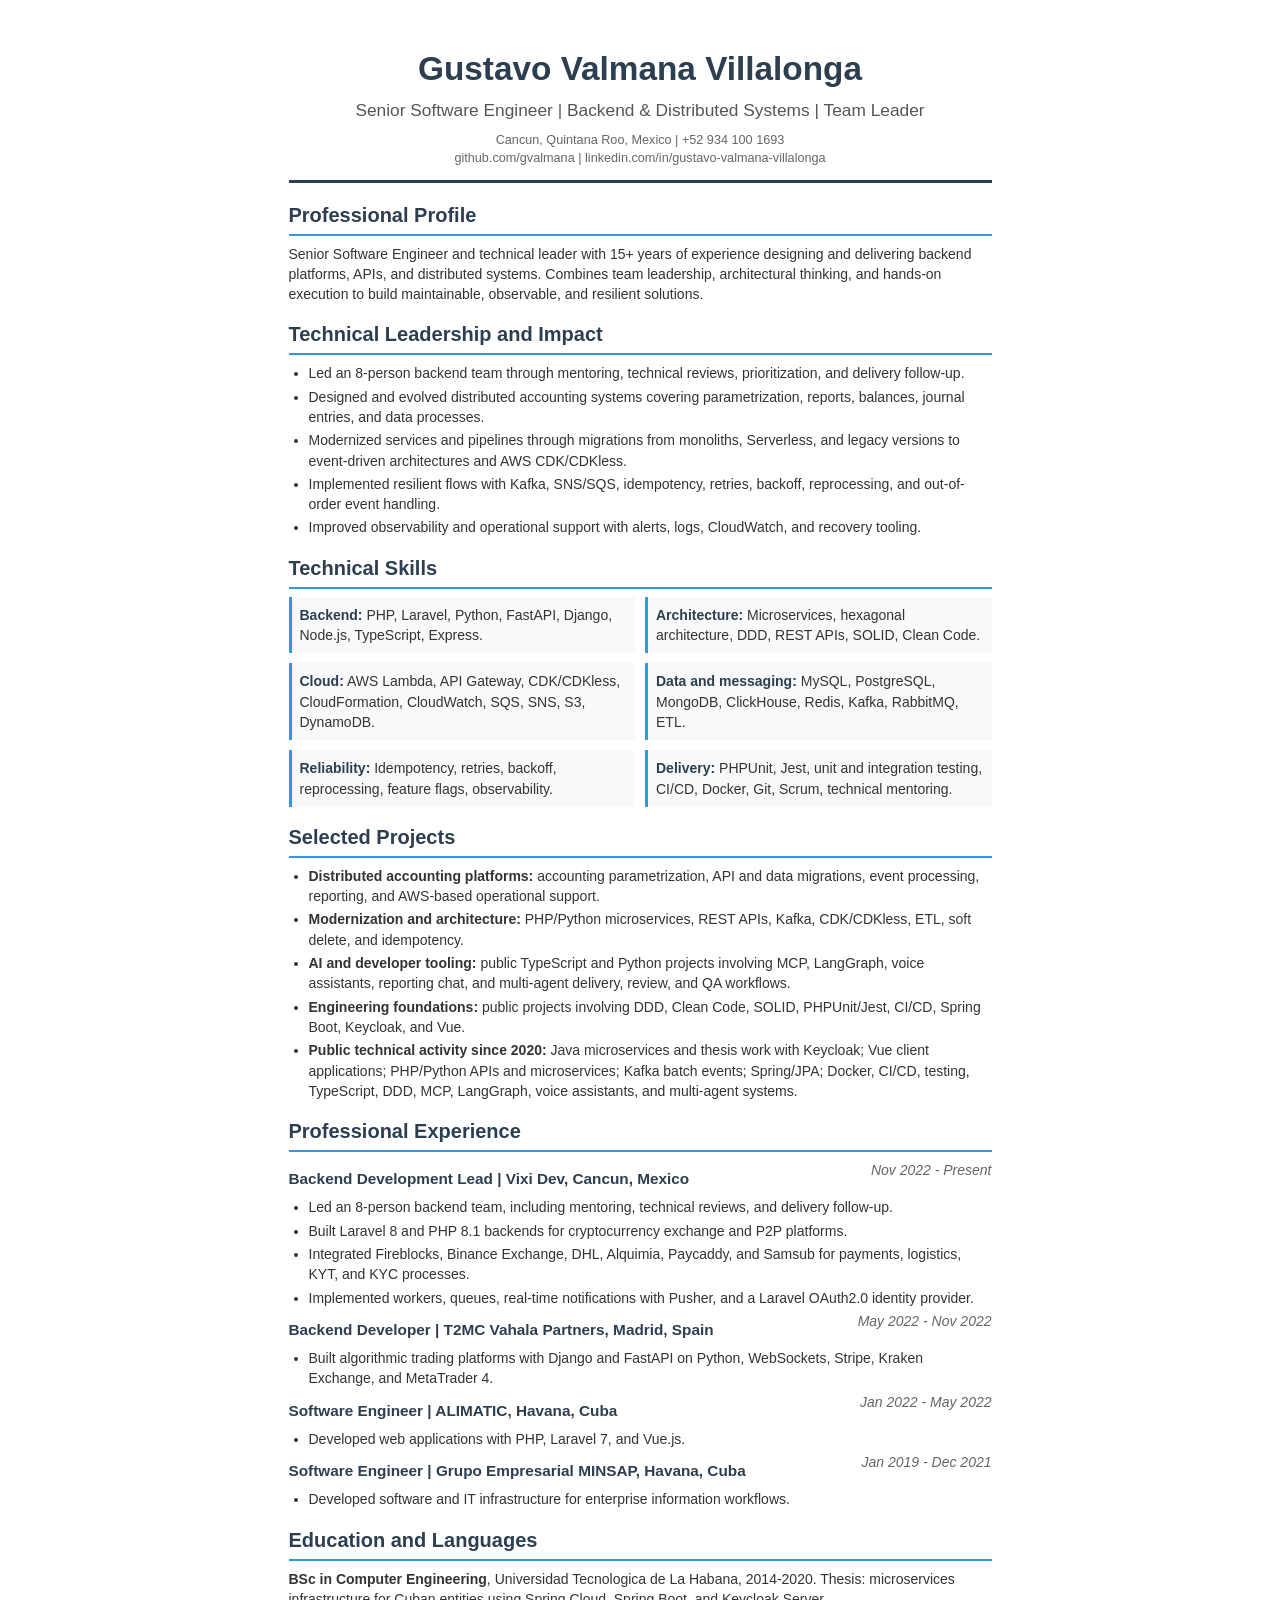
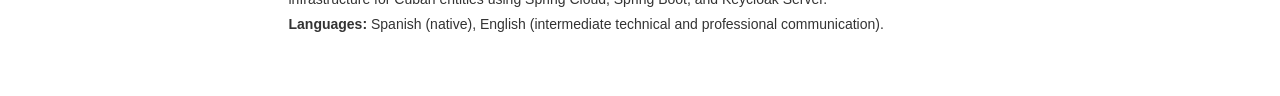
==== cv-pdf-en.html @ 013606d1 "feat: refresh CV for senior technical leadership roles" ====
<!DOCTYPE html>
<html lang="en">
  <head>
    <meta charset="UTF-8" />
    <meta name="viewport" content="width=device-width, initial-scale=1.0" />
    <title>Gustavo Valmana Villalonga - Senior Software Engineer</title>
    <style>
      * { box-sizing: border-box; }
      body { margin: 0; font-family: "Segoe UI", Arial, sans-serif; color: #333; font-size: 10.5pt; line-height: 1.45; }
      .container { max-width: 210mm; margin: 0 auto; padding: 12mm; }
      .header { text-align: center; border-bottom: 3px solid #2c3e50; padding-bottom: 12px; margin-bottom: 18px; }
      h1 { color: #2c3e50; font-size: 25pt; margin: 0 0 4px; }
      .subtitle { color: #555; font-size: 13pt; margin: 0 0 8px; }
      .contact { color: #666; font-size: 9.5pt; }
      .section { margin-bottom: 16px; page-break-inside: avoid; }
      h2 { color: #2c3e50; font-size: 15pt; border-bottom: 2px solid #3498db; padding-bottom: 4px; margin: 0 0 8px; }
      h3 { color: #2c3e50; font-size: 11.5pt; margin: 8px 0 2px; }
      p { margin: 5px 0; }
      ul { margin: 5px 0 0 20px; padding: 0; }
      li { margin-bottom: 3px; }
      .grid { display: grid; grid-template-columns: repeat(2, 1fr); gap: 10px; }
      .card { background: #f8f9fa; border-left: 3px solid #3498db; padding: 8px; page-break-inside: avoid; }
      .card strong { color: #2c3e50; }
      .role { display: flex; justify-content: space-between; gap: 12px; }
      .date { color: #666; font-style: italic; white-space: nowrap; }
      @page { size: A4; margin: 8mm; }
      @media print { .container { padding: 4mm; } }
    </style>
  </head>
  <body>
    <div class="container">
      <header class="header">
        <h1>Gustavo Valmana Villalonga</h1>
        <p class="subtitle">Senior Software Engineer | Backend &amp; Distributed Systems | Team Leader</p>
        <div class="contact">Cancun, Quintana Roo, Mexico | +52 934 100 1693</div>
        <div class="contact">github.com/gvalmana | linkedin.com/in/gustavo-valmana-villalonga</div>
      </header>

      <section class="section">
        <h2>Professional Profile</h2>
        <p>Senior Software Engineer and technical leader with 15+ years of experience designing and delivering backend platforms, APIs, and distributed systems. Combines team leadership, architectural thinking, and hands-on execution to build maintainable, observable, and resilient solutions.</p>
      </section>

      <section class="section">
        <h2>Technical Leadership and Impact</h2>
        <ul>
          <li>Led an 8-person backend team through mentoring, technical reviews, prioritization, and delivery follow-up.</li>
          <li>Designed and evolved distributed accounting systems covering parametrization, reports, balances, journal entries, and data processes.</li>
          <li>Modernized services and pipelines through migrations from monoliths, Serverless, and legacy versions to event-driven architectures and AWS CDK/CDKless.</li>
          <li>Implemented resilient flows with Kafka, SNS/SQS, idempotency, retries, backoff, reprocessing, and out-of-order event handling.</li>
          <li>Improved observability and operational support with alerts, logs, CloudWatch, and recovery tooling.</li>
        </ul>
      </section>

      <section class="section">
        <h2>Technical Skills</h2>
        <div class="grid">
          <div class="card"><strong>Backend:</strong> PHP, Laravel, Python, FastAPI, Django, Node.js, TypeScript, Express.</div>
          <div class="card"><strong>Architecture:</strong> Microservices, hexagonal architecture, DDD, REST APIs, SOLID, Clean Code.</div>
          <div class="card"><strong>Cloud:</strong> AWS Lambda, API Gateway, CDK/CDKless, CloudFormation, CloudWatch, SQS, SNS, S3, DynamoDB.</div>
          <div class="card"><strong>Data and messaging:</strong> MySQL, PostgreSQL, MongoDB, ClickHouse, Redis, Kafka, RabbitMQ, ETL.</div>
          <div class="card"><strong>Reliability:</strong> Idempotency, retries, backoff, reprocessing, feature flags, observability.</div>
          <div class="card"><strong>Delivery:</strong> PHPUnit, Jest, unit and integration testing, CI/CD, Docker, Git, Scrum, technical mentoring.</div>
        </div>
      </section>

      <section class="section">
        <h2>Selected Projects</h2>
        <ul>
          <li><strong>Distributed accounting platforms:</strong> accounting parametrization, API and data migrations, event processing, reporting, and AWS-based operational support.</li>
          <li><strong>Modernization and architecture:</strong> PHP/Python microservices, REST APIs, Kafka, CDK/CDKless, ETL, soft delete, and idempotency.</li>
          <li><strong>AI and developer tooling:</strong> public TypeScript and Python projects involving MCP, LangGraph, voice assistants, reporting chat, and multi-agent delivery, review, and QA workflows.</li>
          <li><strong>Engineering foundations:</strong> public projects involving DDD, Clean Code, SOLID, PHPUnit/Jest, CI/CD, Spring Boot, Keycloak, and Vue.</li>
          <li><strong>Public technical activity since 2020:</strong> Java microservices and thesis work with Keycloak; Vue client applications; PHP/Python APIs and microservices; Kafka batch events; Spring/JPA; Docker, CI/CD, testing, TypeScript, DDD, MCP, LangGraph, voice assistants, and multi-agent systems.</li>
        </ul>
      </section>

      <section class="section">
        <h2>Professional Experience</h2>
        <div class="role"><div><h3>Backend Development Lead | Vixi Dev, Cancun, Mexico</h3></div><div class="date">Nov 2022 - Present</div></div>
        <ul>
          <li>Led an 8-person backend team, including mentoring, technical reviews, and delivery follow-up.</li>
          <li>Built Laravel 8 and PHP 8.1 backends for cryptocurrency exchange and P2P platforms.</li>
          <li>Integrated Fireblocks, Binance Exchange, DHL, Alquimia, Paycaddy, and Samsub for payments, logistics, KYT, and KYC processes.</li>
          <li>Implemented workers, queues, real-time notifications with Pusher, and a Laravel OAuth2.0 identity provider.</li>
        </ul>
        <div class="role"><div><h3>Backend Developer | T2MC Vahala Partners, Madrid, Spain</h3></div><div class="date">May 2022 - Nov 2022</div></div>
        <ul><li>Built algorithmic trading platforms with Django and FastAPI on Python, WebSockets, Stripe, Kraken Exchange, and MetaTrader 4.</li></ul>
        <div class="role"><div><h3>Software Engineer | ALIMATIC, Havana, Cuba</h3></div><div class="date">Jan 2022 - May 2022</div></div>
        <ul><li>Developed web applications with PHP, Laravel 7, and Vue.js.</li></ul>
        <div class="role"><div><h3>Software Engineer | Grupo Empresarial MINSAP, Havana, Cuba</h3></div><div class="date">Jan 2019 - Dec 2021</div></div>
        <ul><li>Developed software and IT infrastructure for enterprise information workflows.</li></ul>
      </section>

      <section class="section">
        <h2>Education and Languages</h2>
        <p><strong>BSc in Computer Engineering</strong>, Universidad Tecnologica de La Habana, 2014-2020. Thesis: microservices infrastructure for Cuban entities using Spring Cloud, Spring Boot, and Keycloak Server.</p>
        <p><strong>Languages:</strong> Spanish (native), English (intermediate technical and professional communication).</p>
      </section>
    </div>
  </body>
</html>
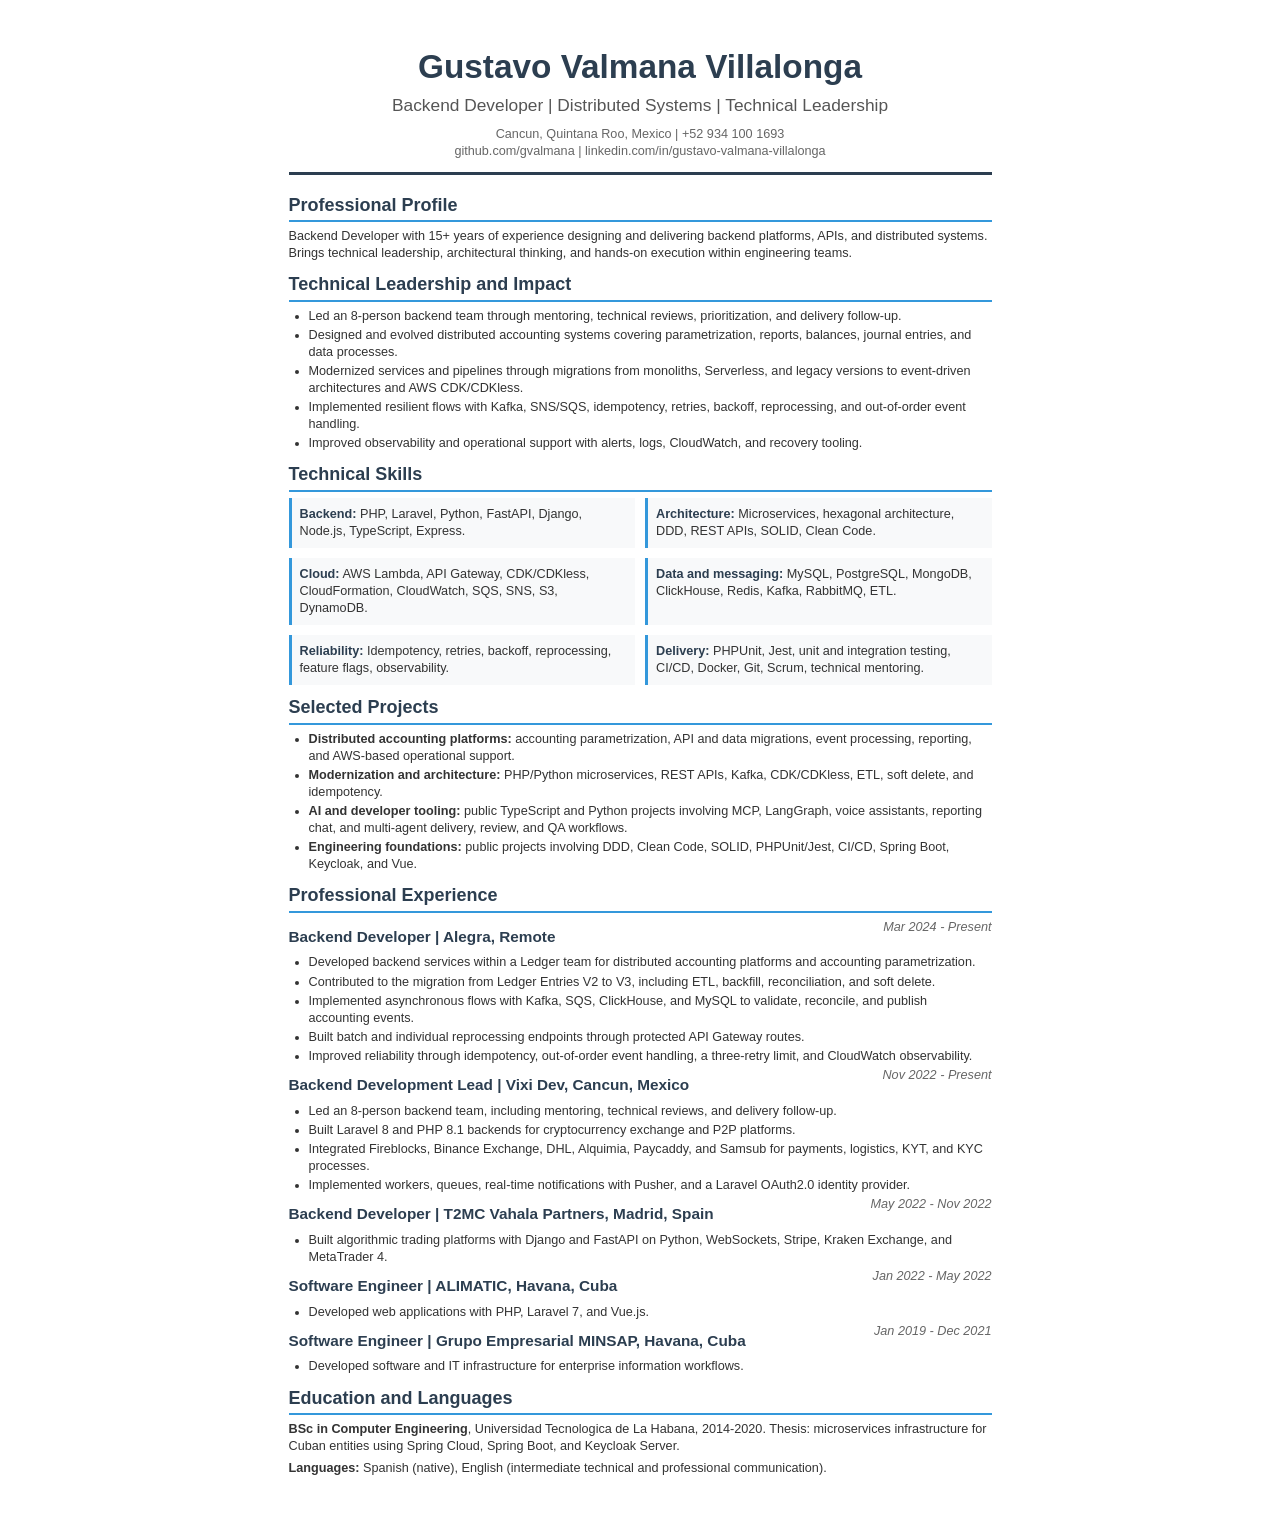
==== commit c4ef3484: "feat: actualizar CV y mejorar contenido para reflejar experiencia como Backend Developer" ====
--- a/cv-pdf-en.html
+++ b/cv-pdf-en.html
@@ -3,21 +3,21 @@
   <head>
     <meta charset="UTF-8" />
     <meta name="viewport" content="width=device-width, initial-scale=1.0" />
-    <title>Gustavo Valmana Villalonga - Senior Software Engineer</title>
+    <title>Gustavo Valmana Villalonga - Backend Developer</title>
     <style>
       * { box-sizing: border-box; }
-      body { margin: 0; font-family: "Segoe UI", Arial, sans-serif; color: #333; font-size: 10.5pt; line-height: 1.45; }
+      body { margin: 0; font-family: "Segoe UI", Arial, sans-serif; color: #333; font-size: 9.5pt; line-height: 1.35; }
       .container { max-width: 210mm; margin: 0 auto; padding: 12mm; }
       .header { text-align: center; border-bottom: 3px solid #2c3e50; padding-bottom: 12px; margin-bottom: 18px; }
       h1 { color: #2c3e50; font-size: 25pt; margin: 0 0 4px; }
       .subtitle { color: #555; font-size: 13pt; margin: 0 0 8px; }
       .contact { color: #666; font-size: 9.5pt; }
-      .section { margin-bottom: 16px; page-break-inside: avoid; }
-      h2 { color: #2c3e50; font-size: 15pt; border-bottom: 2px solid #3498db; padding-bottom: 4px; margin: 0 0 8px; }
+      .section { margin-bottom: 10px; }
+      h2 { color: #2c3e50; font-size: 13.5pt; border-bottom: 2px solid #3498db; padding-bottom: 3px; margin: 0 0 6px; }
       h3 { color: #2c3e50; font-size: 11.5pt; margin: 8px 0 2px; }
       p { margin: 5px 0; }
       ul { margin: 5px 0 0 20px; padding: 0; }
-      li { margin-bottom: 3px; }
+      li { margin-bottom: 2px; }
       .grid { display: grid; grid-template-columns: repeat(2, 1fr); gap: 10px; }
       .card { background: #f8f9fa; border-left: 3px solid #3498db; padding: 8px; page-break-inside: avoid; }
       .card strong { color: #2c3e50; }
@@ -31,14 +31,14 @@
     <div class="container">
       <header class="header">
         <h1>Gustavo Valmana Villalonga</h1>
-        <p class="subtitle">Senior Software Engineer | Backend &amp; Distributed Systems | Team Leader</p>
+        <p class="subtitle">Backend Developer | Distributed Systems | Technical Leadership</p>
         <div class="contact">Cancun, Quintana Roo, Mexico | +52 934 100 1693</div>
         <div class="contact">github.com/gvalmana | linkedin.com/in/gustavo-valmana-villalonga</div>
       </header>
 
       <section class="section">
         <h2>Professional Profile</h2>
-        <p>Senior Software Engineer and technical leader with 15+ years of experience designing and delivering backend platforms, APIs, and distributed systems. Combines team leadership, architectural thinking, and hands-on execution to build maintainable, observable, and resilient solutions.</p>
+        <p>Backend Developer with 15+ years of experience designing and delivering backend platforms, APIs, and distributed systems. Brings technical leadership, architectural thinking, and hands-on execution within engineering teams.</p>
       </section>
 
       <section class="section">
@@ -71,12 +71,19 @@
           <li><strong>Modernization and architecture:</strong> PHP/Python microservices, REST APIs, Kafka, CDK/CDKless, ETL, soft delete, and idempotency.</li>
           <li><strong>AI and developer tooling:</strong> public TypeScript and Python projects involving MCP, LangGraph, voice assistants, reporting chat, and multi-agent delivery, review, and QA workflows.</li>
           <li><strong>Engineering foundations:</strong> public projects involving DDD, Clean Code, SOLID, PHPUnit/Jest, CI/CD, Spring Boot, Keycloak, and Vue.</li>
-          <li><strong>Public technical activity since 2020:</strong> Java microservices and thesis work with Keycloak; Vue client applications; PHP/Python APIs and microservices; Kafka batch events; Spring/JPA; Docker, CI/CD, testing, TypeScript, DDD, MCP, LangGraph, voice assistants, and multi-agent systems.</li>
         </ul>
       </section>
 
       <section class="section">
         <h2>Professional Experience</h2>
+        <div class="role"><div><h3>Backend Developer | Alegra, Remote</h3></div><div class="date">Mar 2024 - Present</div></div>
+        <ul>
+          <li>Developed backend services within a Ledger team for distributed accounting platforms and accounting parametrization.</li>
+          <li>Contributed to the migration from Ledger Entries V2 to V3, including ETL, backfill, reconciliation, and soft delete.</li>
+          <li>Implemented asynchronous flows with Kafka, SQS, ClickHouse, and MySQL to validate, reconcile, and publish accounting events.</li>
+          <li>Built batch and individual reprocessing endpoints through protected API Gateway routes.</li>
+          <li>Improved reliability through idempotency, out-of-order event handling, a three-retry limit, and CloudWatch observability.</li>
+        </ul>
         <div class="role"><div><h3>Backend Development Lead | Vixi Dev, Cancun, Mexico</h3></div><div class="date">Nov 2022 - Present</div></div>
         <ul>
           <li>Led an 8-person backend team, including mentoring, technical reviews, and delivery follow-up.</li>
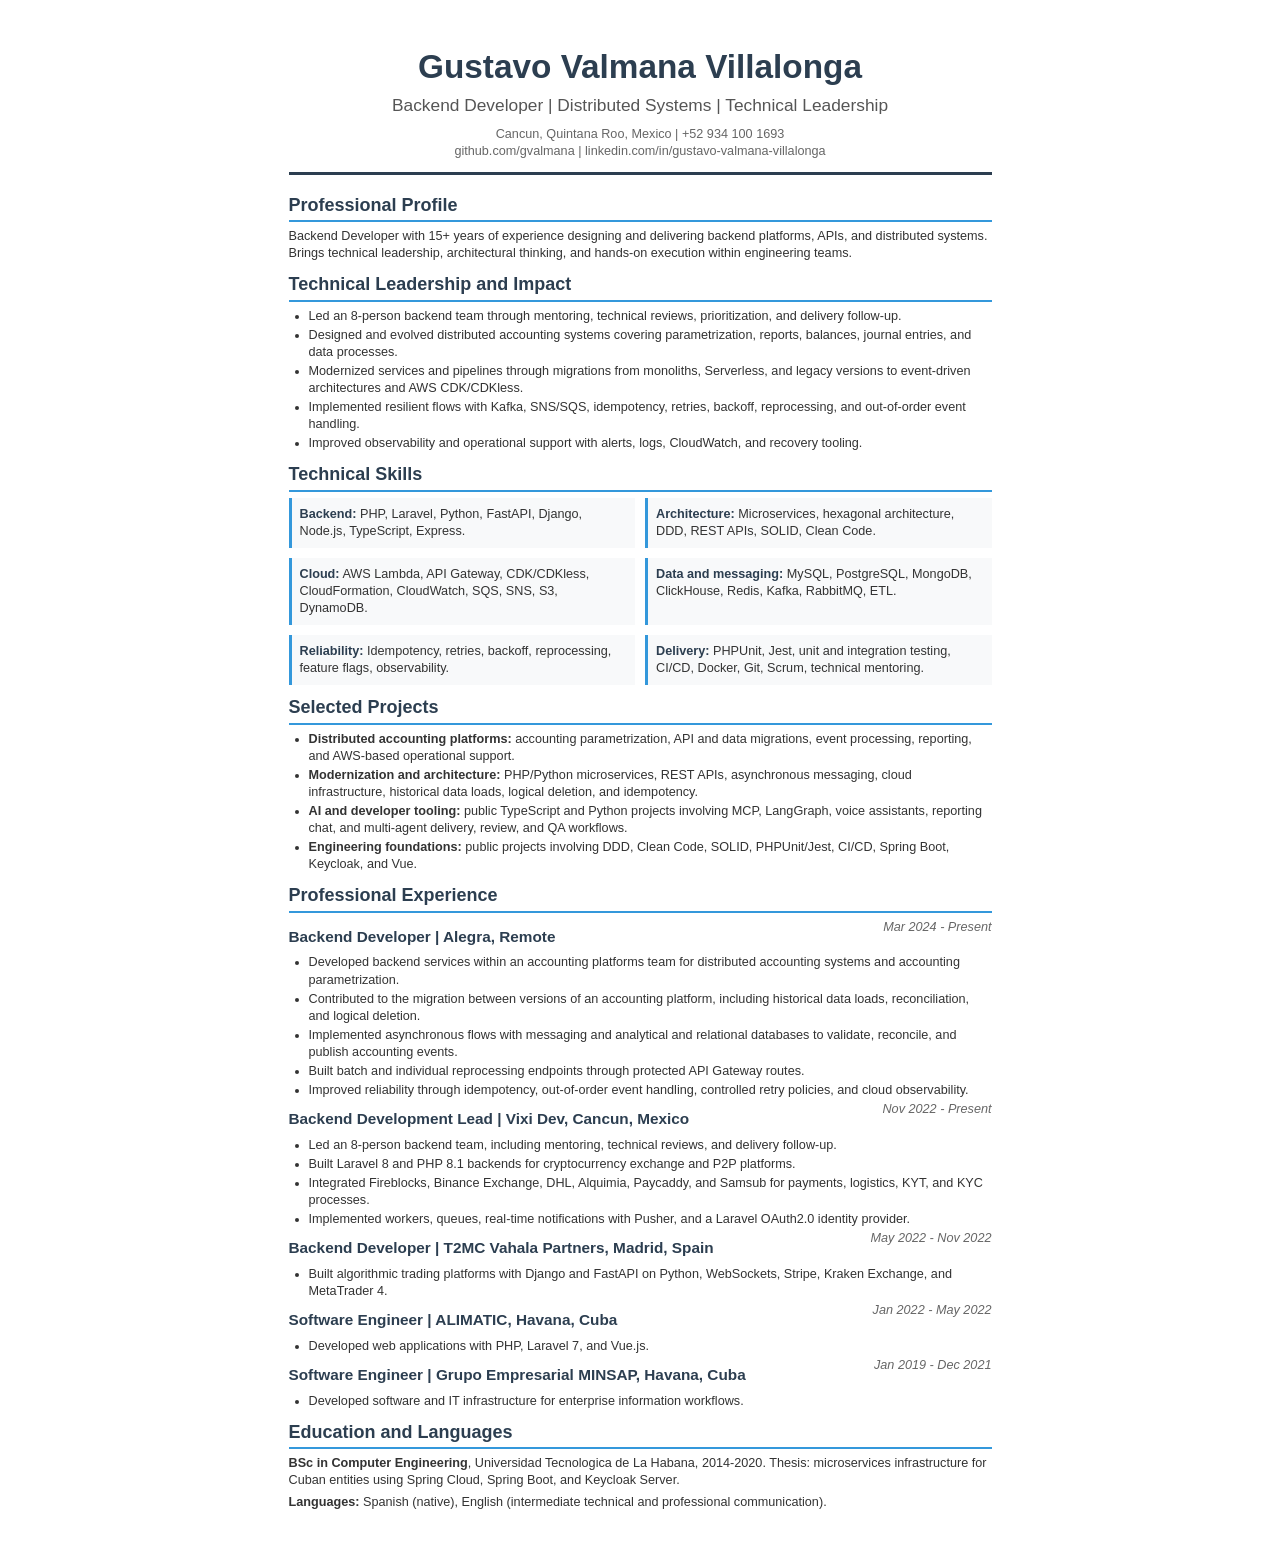
==== commit 8a2bf5cd: "feat: generalize CV project descriptions" ====
--- a/cv-pdf-en.html
+++ b/cv-pdf-en.html
@@ -68,7 +68,7 @@
         <h2>Selected Projects</h2>
         <ul>
           <li><strong>Distributed accounting platforms:</strong> accounting parametrization, API and data migrations, event processing, reporting, and AWS-based operational support.</li>
-          <li><strong>Modernization and architecture:</strong> PHP/Python microservices, REST APIs, Kafka, CDK/CDKless, ETL, soft delete, and idempotency.</li>
+          <li><strong>Modernization and architecture:</strong> PHP/Python microservices, REST APIs, asynchronous messaging, cloud infrastructure, historical data loads, logical deletion, and idempotency.</li>
           <li><strong>AI and developer tooling:</strong> public TypeScript and Python projects involving MCP, LangGraph, voice assistants, reporting chat, and multi-agent delivery, review, and QA workflows.</li>
           <li><strong>Engineering foundations:</strong> public projects involving DDD, Clean Code, SOLID, PHPUnit/Jest, CI/CD, Spring Boot, Keycloak, and Vue.</li>
         </ul>
@@ -78,11 +78,11 @@
         <h2>Professional Experience</h2>
         <div class="role"><div><h3>Backend Developer | Alegra, Remote</h3></div><div class="date">Mar 2024 - Present</div></div>
         <ul>
-          <li>Developed backend services within a Ledger team for distributed accounting platforms and accounting parametrization.</li>
-          <li>Contributed to the migration from Ledger Entries V2 to V3, including ETL, backfill, reconciliation, and soft delete.</li>
-          <li>Implemented asynchronous flows with Kafka, SQS, ClickHouse, and MySQL to validate, reconcile, and publish accounting events.</li>
+          <li>Developed backend services within an accounting platforms team for distributed accounting systems and accounting parametrization.</li>
+          <li>Contributed to the migration between versions of an accounting platform, including historical data loads, reconciliation, and logical deletion.</li>
+          <li>Implemented asynchronous flows with messaging and analytical and relational databases to validate, reconcile, and publish accounting events.</li>
           <li>Built batch and individual reprocessing endpoints through protected API Gateway routes.</li>
-          <li>Improved reliability through idempotency, out-of-order event handling, a three-retry limit, and CloudWatch observability.</li>
+          <li>Improved reliability through idempotency, out-of-order event handling, controlled retry policies, and cloud observability.</li>
         </ul>
         <div class="role"><div><h3>Backend Development Lead | Vixi Dev, Cancun, Mexico</h3></div><div class="date">Nov 2022 - Present</div></div>
         <ul>
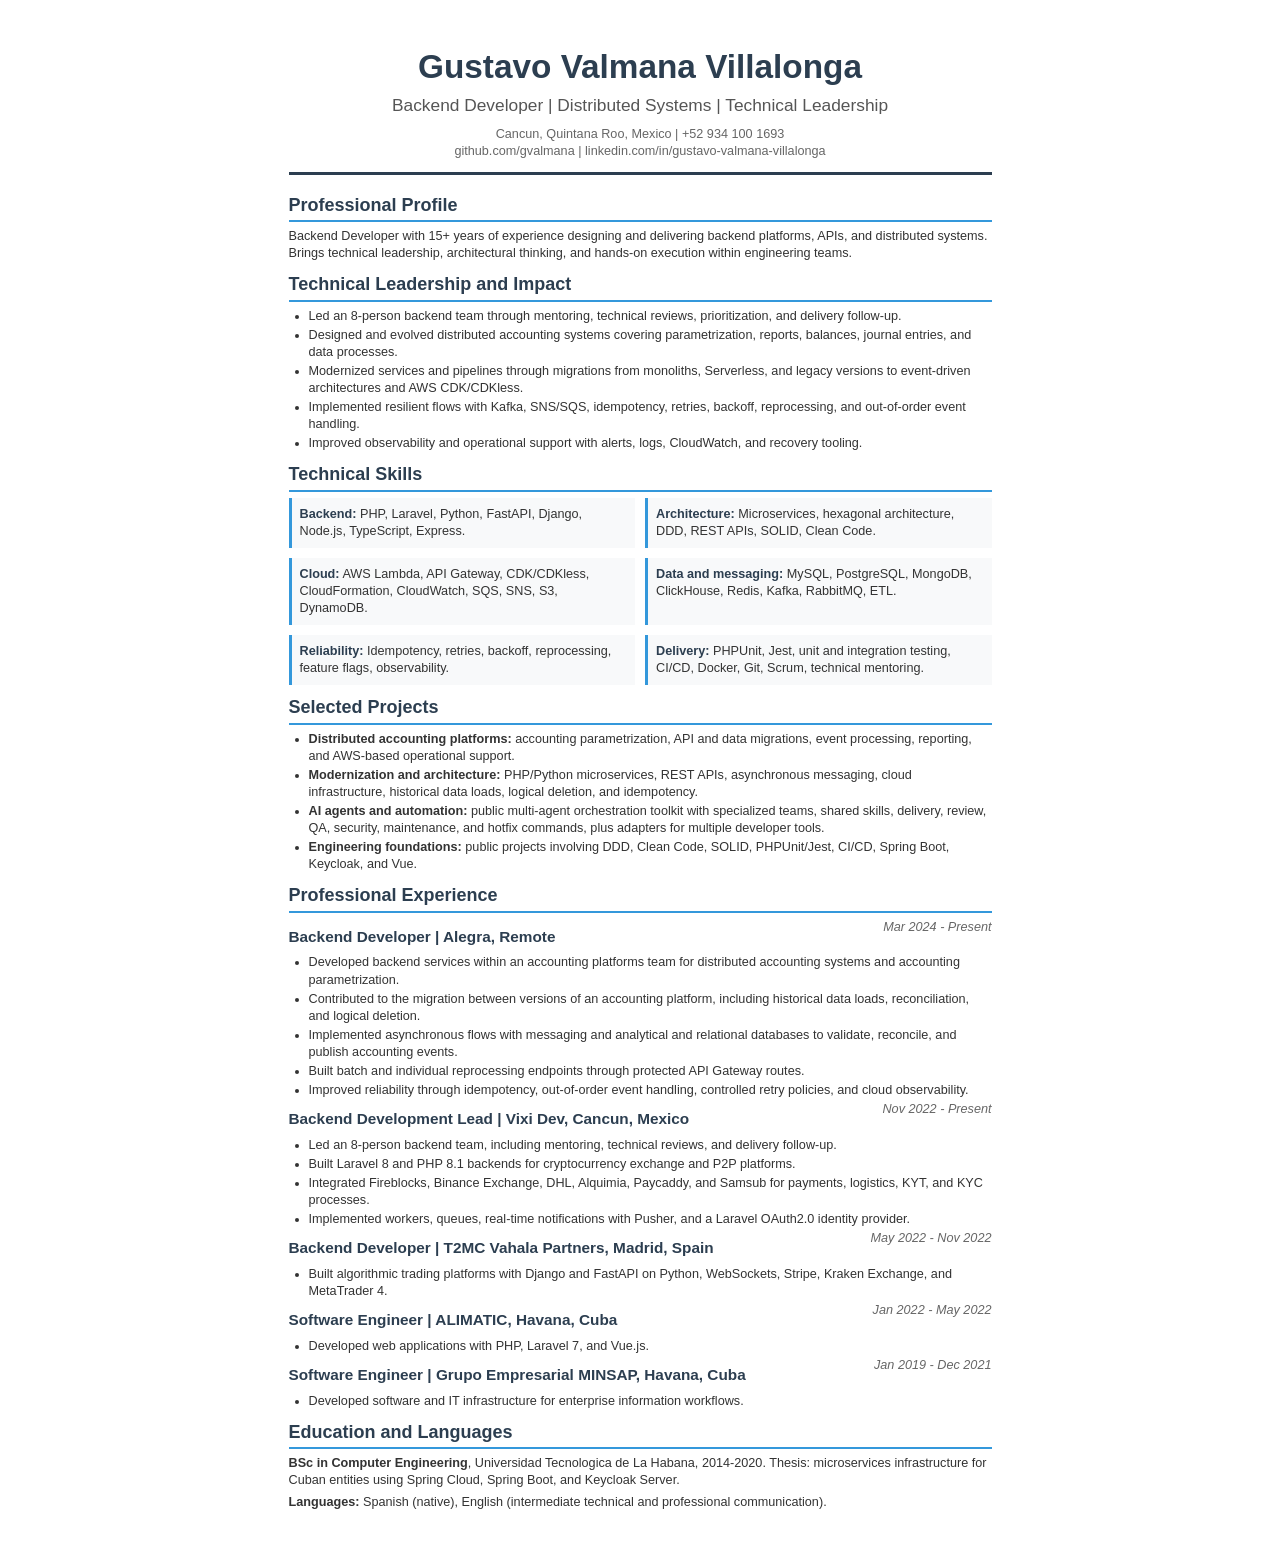
==== commit 553b3258: "feat: highlight AI automation tooling in CV" ====
--- a/cv-pdf-en.html
+++ b/cv-pdf-en.html
@@ -69,7 +69,7 @@
         <ul>
           <li><strong>Distributed accounting platforms:</strong> accounting parametrization, API and data migrations, event processing, reporting, and AWS-based operational support.</li>
           <li><strong>Modernization and architecture:</strong> PHP/Python microservices, REST APIs, asynchronous messaging, cloud infrastructure, historical data loads, logical deletion, and idempotency.</li>
-          <li><strong>AI and developer tooling:</strong> public TypeScript and Python projects involving MCP, LangGraph, voice assistants, reporting chat, and multi-agent delivery, review, and QA workflows.</li>
+          <li><strong>AI agents and automation:</strong> public multi-agent orchestration toolkit with specialized teams, shared skills, delivery, review, QA, security, maintenance, and hotfix commands, plus adapters for multiple developer tools.</li>
           <li><strong>Engineering foundations:</strong> public projects involving DDD, Clean Code, SOLID, PHPUnit/Jest, CI/CD, Spring Boot, Keycloak, and Vue.</li>
         </ul>
       </section>
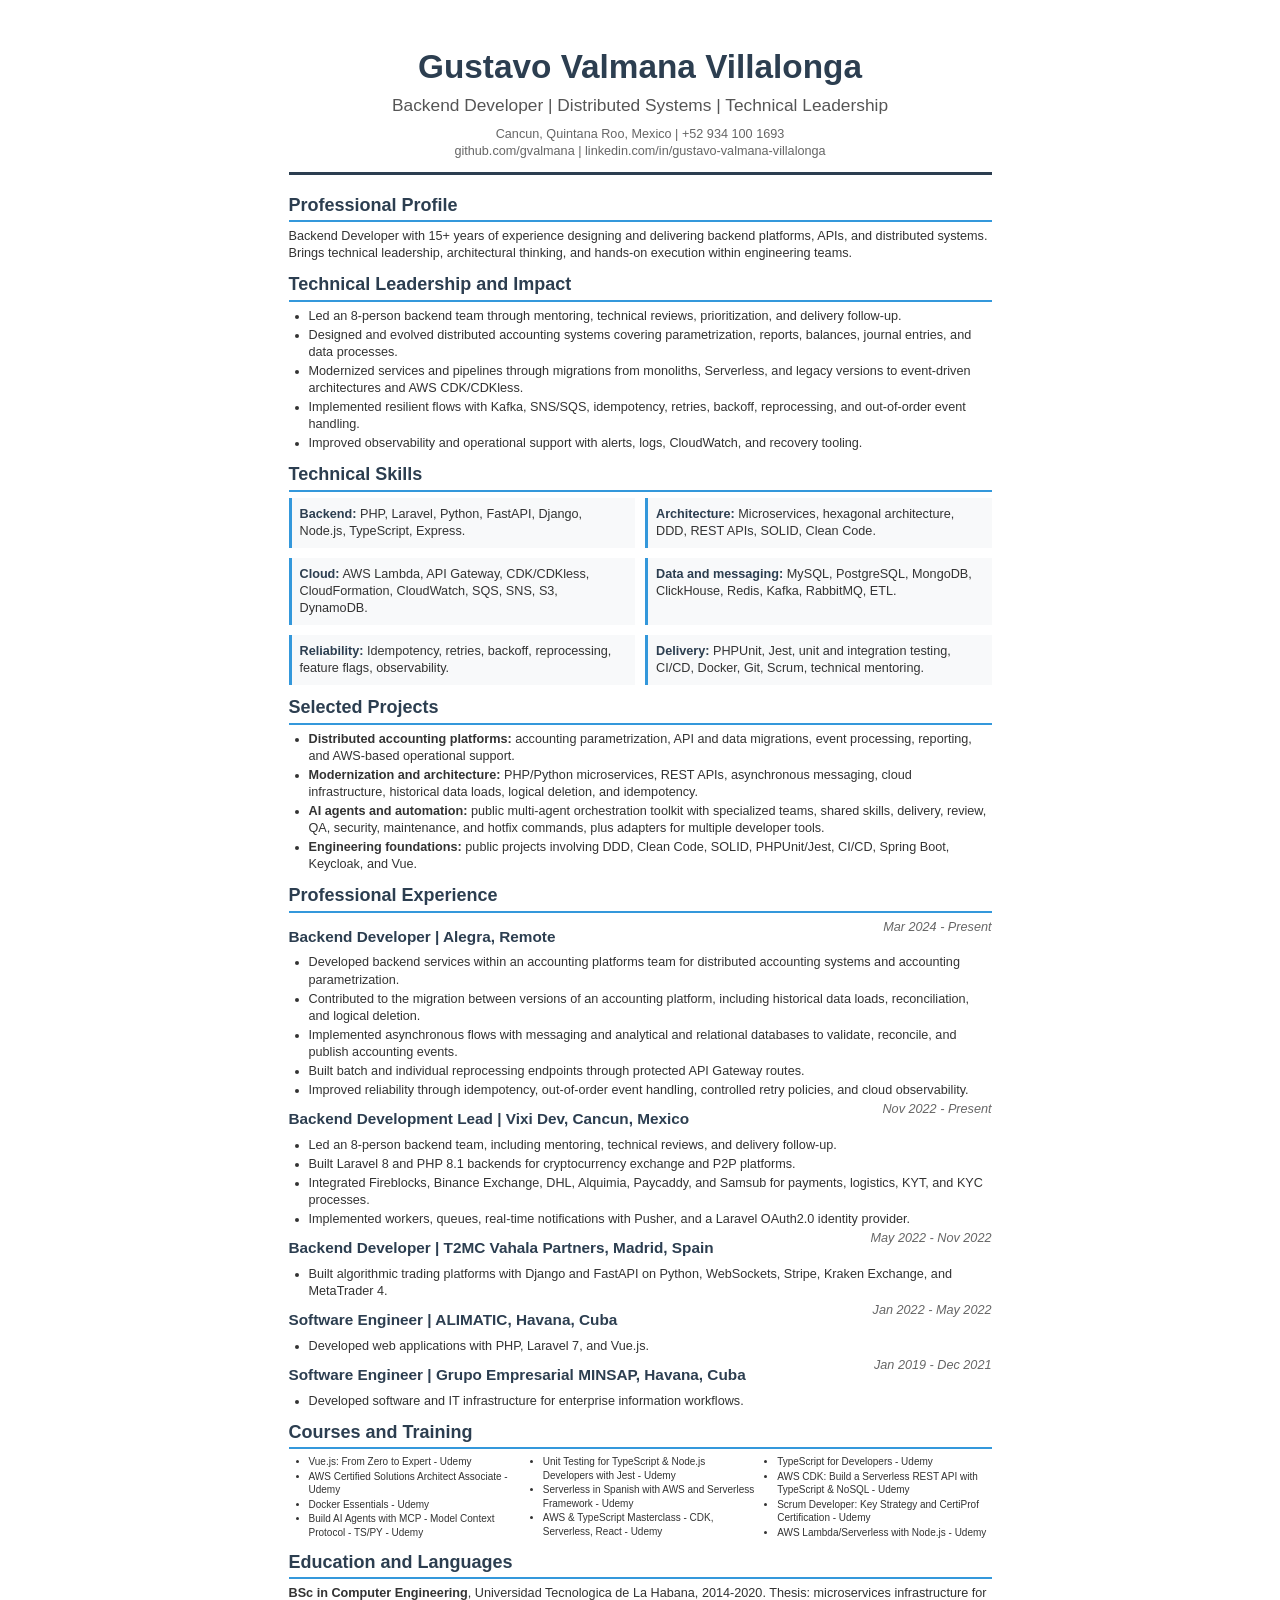
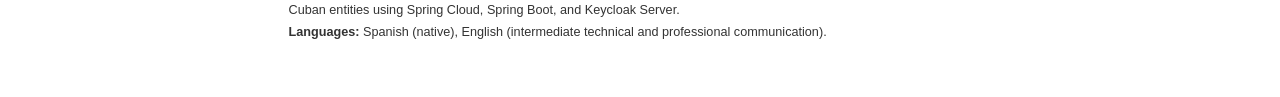
==== commit 2fbb5faa: "feat: add Udemy training and polish CV layout" ====
--- a/cv-pdf-en.html
+++ b/cv-pdf-en.html
@@ -23,6 +23,8 @@
       .card strong { color: #2c3e50; }
       .role { display: flex; justify-content: space-between; gap: 12px; }
       .date { color: #666; font-style: italic; white-space: nowrap; }
+      .course-list { columns: 3; column-gap: 20px; font-size: 7.5pt; }
+      .course-list li { break-inside: avoid; margin-bottom: 1px; }
       @page { size: A4; margin: 8mm; }
       @media print { .container { padding: 4mm; } }
     </style>
@@ -100,6 +102,23 @@
       </section>
 
       <section class="section">
+        <h2>Courses and Training</h2>
+        <ul class="course-list">
+          <li>Vue.js: From Zero to Expert - Udemy</li>
+          <li>AWS Certified Solutions Architect Associate - Udemy</li>
+          <li>Docker Essentials - Udemy</li>
+          <li>Build AI Agents with MCP - Model Context Protocol - TS/PY - Udemy</li>
+          <li>Unit Testing for TypeScript &amp; Node.js Developers with Jest - Udemy</li>
+          <li>Serverless in Spanish with AWS and Serverless Framework - Udemy</li>
+          <li>AWS &amp; TypeScript Masterclass - CDK, Serverless, React - Udemy</li>
+          <li>TypeScript for Developers - Udemy</li>
+          <li>AWS CDK: Build a Serverless REST API with TypeScript &amp; NoSQL - Udemy</li>
+          <li>Scrum Developer: Key Strategy and CertiProf Certification - Udemy</li>
+          <li>AWS Lambda/Serverless with Node.js - Udemy</li>
+        </ul>
+      </section>
+
+      <section class="section">
         <h2>Education and Languages</h2>
         <p><strong>BSc in Computer Engineering</strong>, Universidad Tecnologica de La Habana, 2014-2020. Thesis: microservices infrastructure for Cuban entities using Spring Cloud, Spring Boot, and Keycloak Server.</p>
         <p><strong>Languages:</strong> Spanish (native), English (intermediate technical and professional communication).</p>
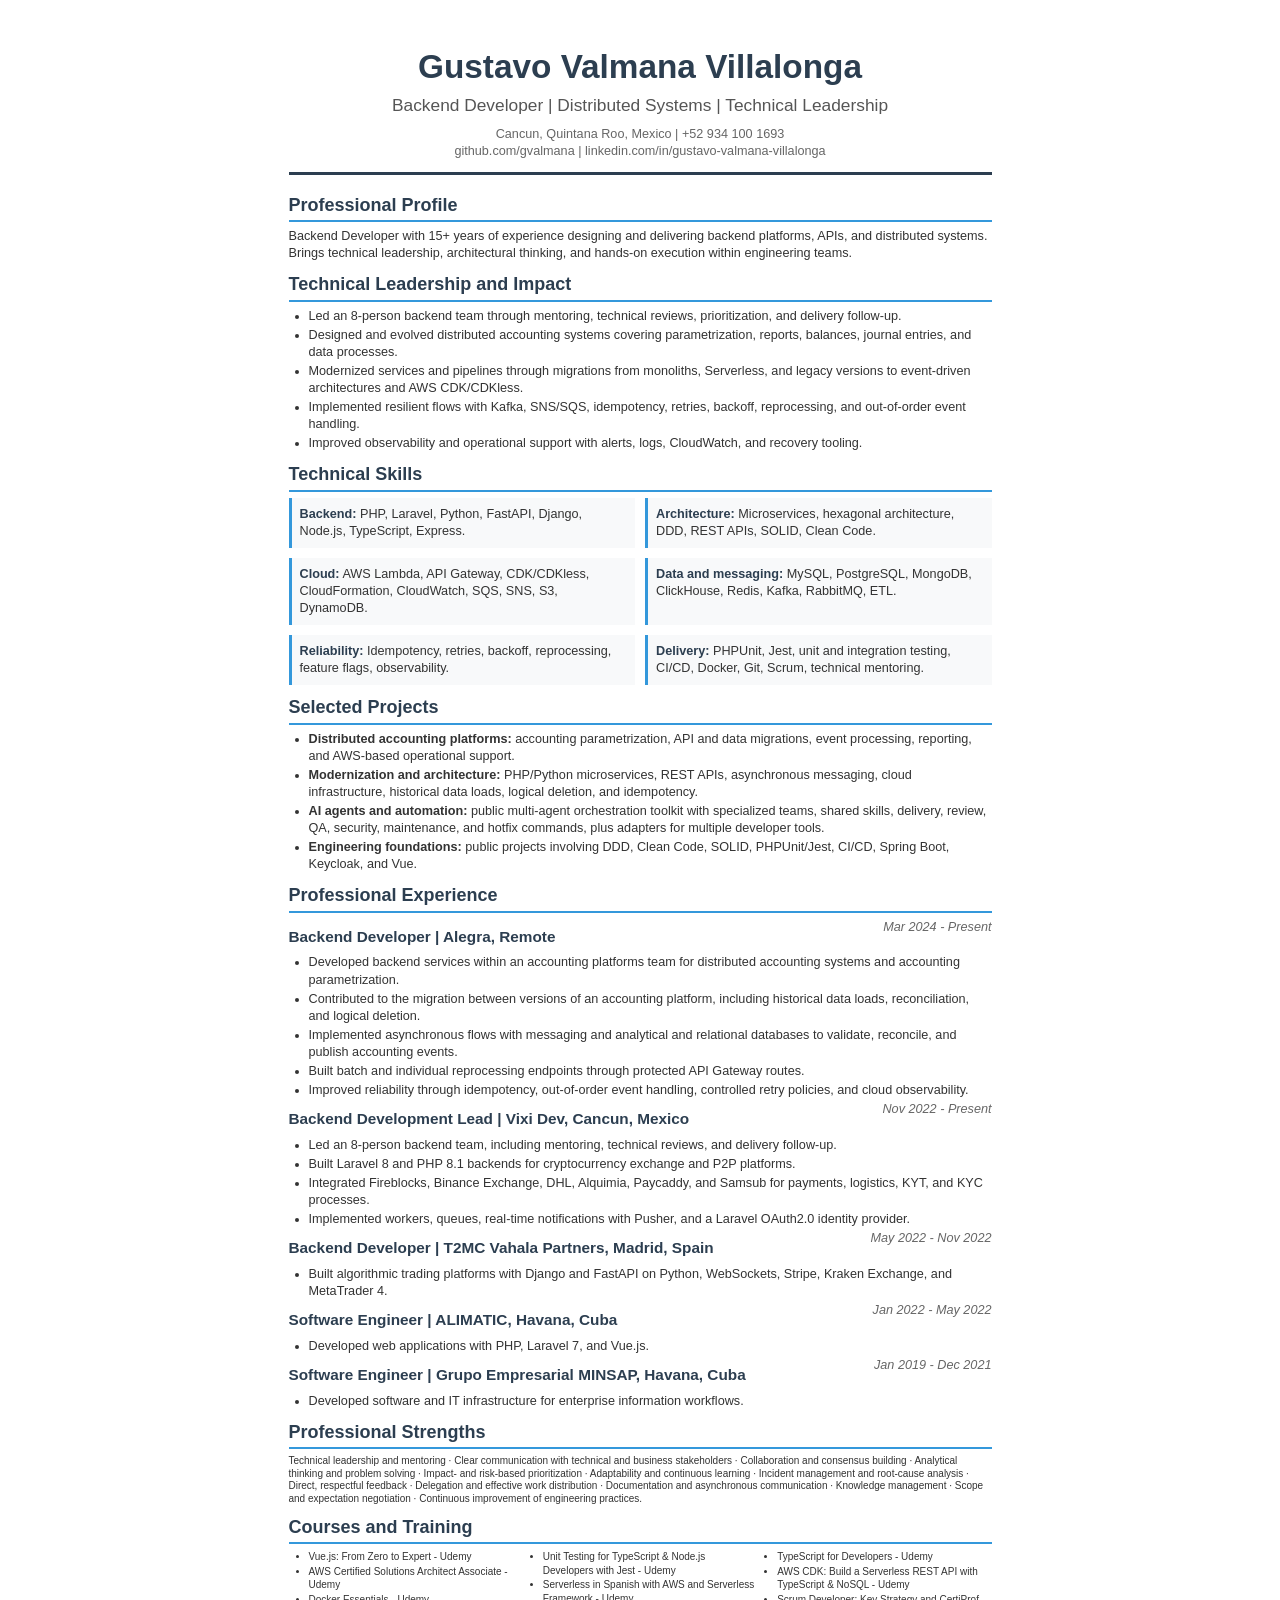
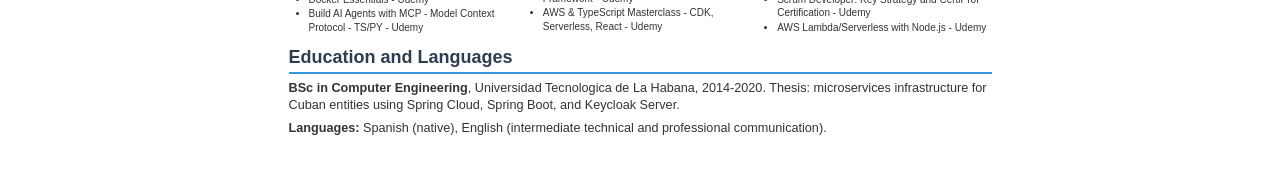
==== commit 27b68832: "feat: agregar secciones de habilidades blandas y mejorar el formato del CV" ====
--- a/cv-pdf-en.html
+++ b/cv-pdf-en.html
@@ -25,6 +25,7 @@
       .date { color: #666; font-style: italic; white-space: nowrap; }
       .course-list { columns: 3; column-gap: 20px; font-size: 7.5pt; }
       .course-list li { break-inside: avoid; margin-bottom: 1px; }
+      .soft-skills-text { font-size: 7.5pt; line-height: 1.25; }
       @page { size: A4; margin: 8mm; }
       @media print { .container { padding: 4mm; } }
     </style>
@@ -102,6 +103,11 @@
       </section>
 
       <section class="section">
+        <h2>Professional Strengths</h2>
+        <p class="soft-skills-text">Technical leadership and mentoring · Clear communication with technical and business stakeholders · Collaboration and consensus building · Analytical thinking and problem solving · Impact- and risk-based prioritization · Adaptability and continuous learning · Incident management and root-cause analysis · Direct, respectful feedback · Delegation and effective work distribution · Documentation and asynchronous communication · Knowledge management · Scope and expectation negotiation · Continuous improvement of engineering practices.</p>
+      </section>
+
+      <section class="section">
         <h2>Courses and Training</h2>
         <ul class="course-list">
           <li>Vue.js: From Zero to Expert - Udemy</li>
